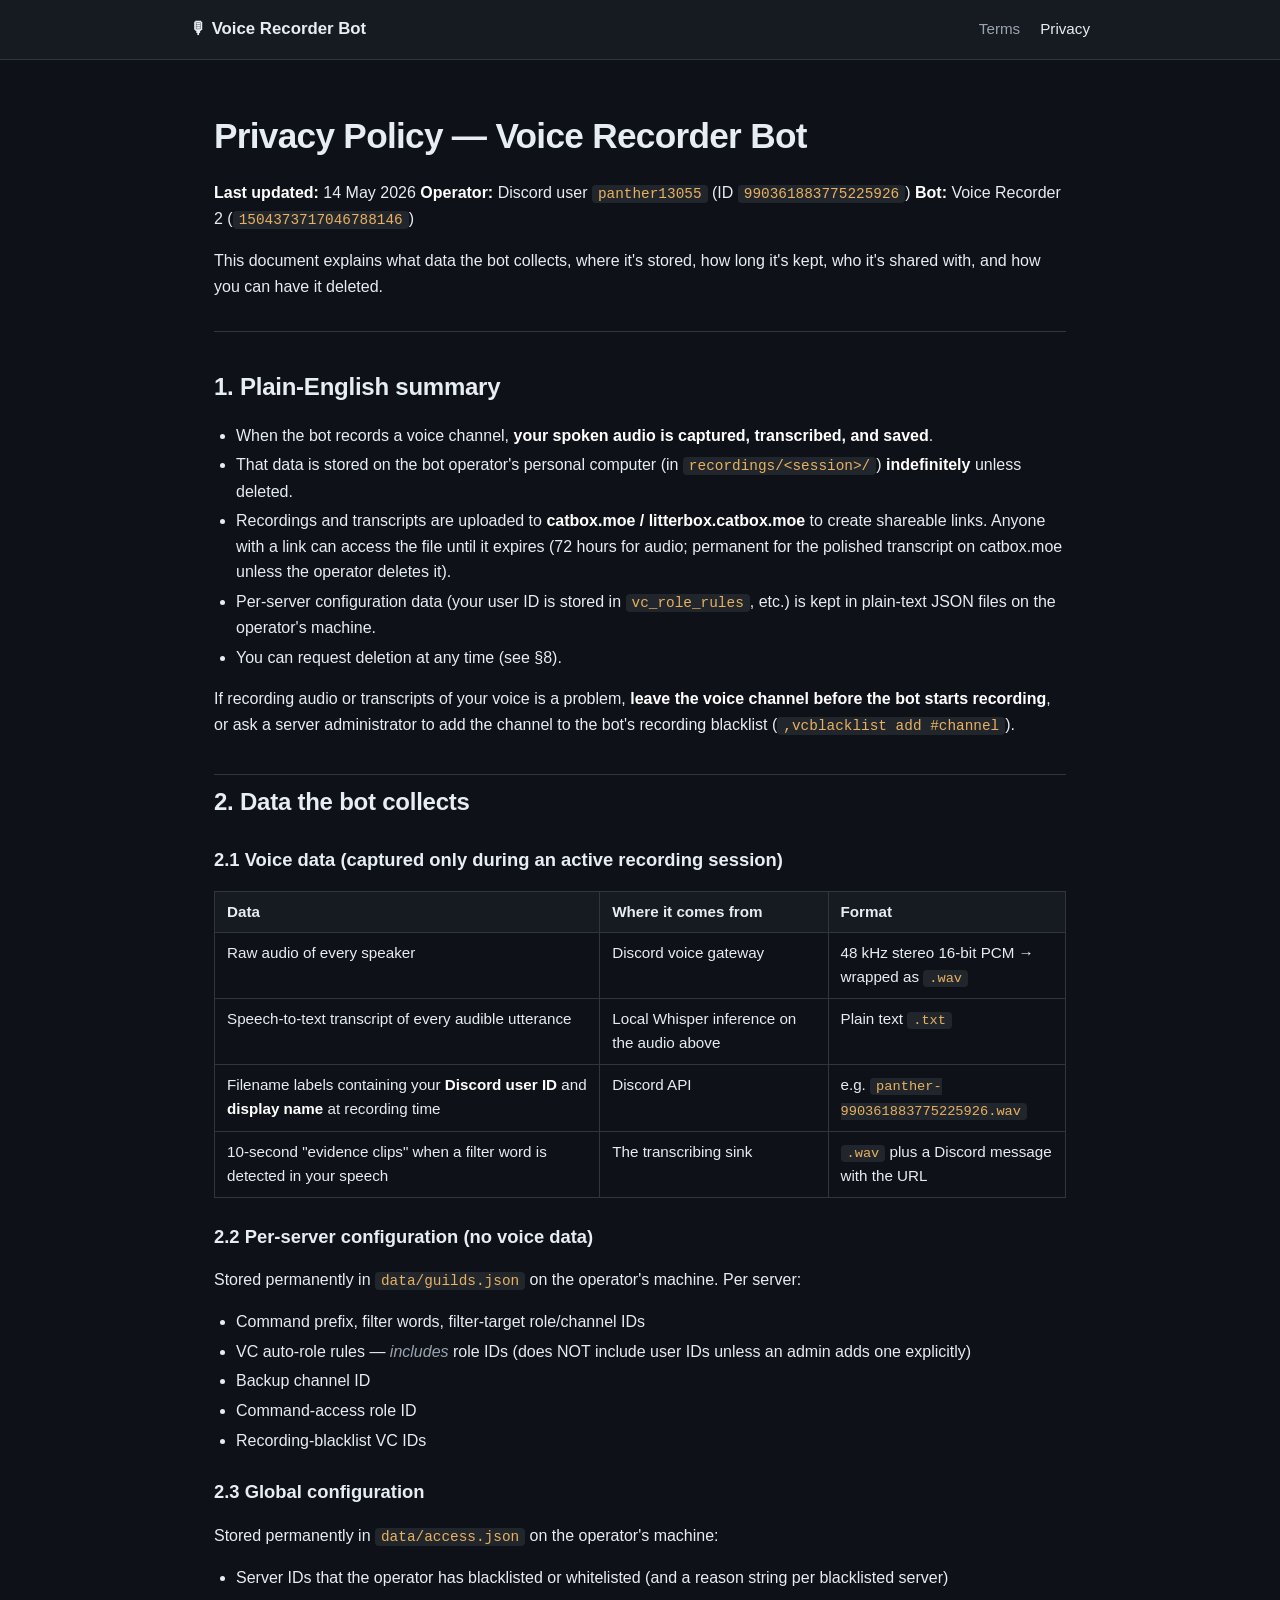
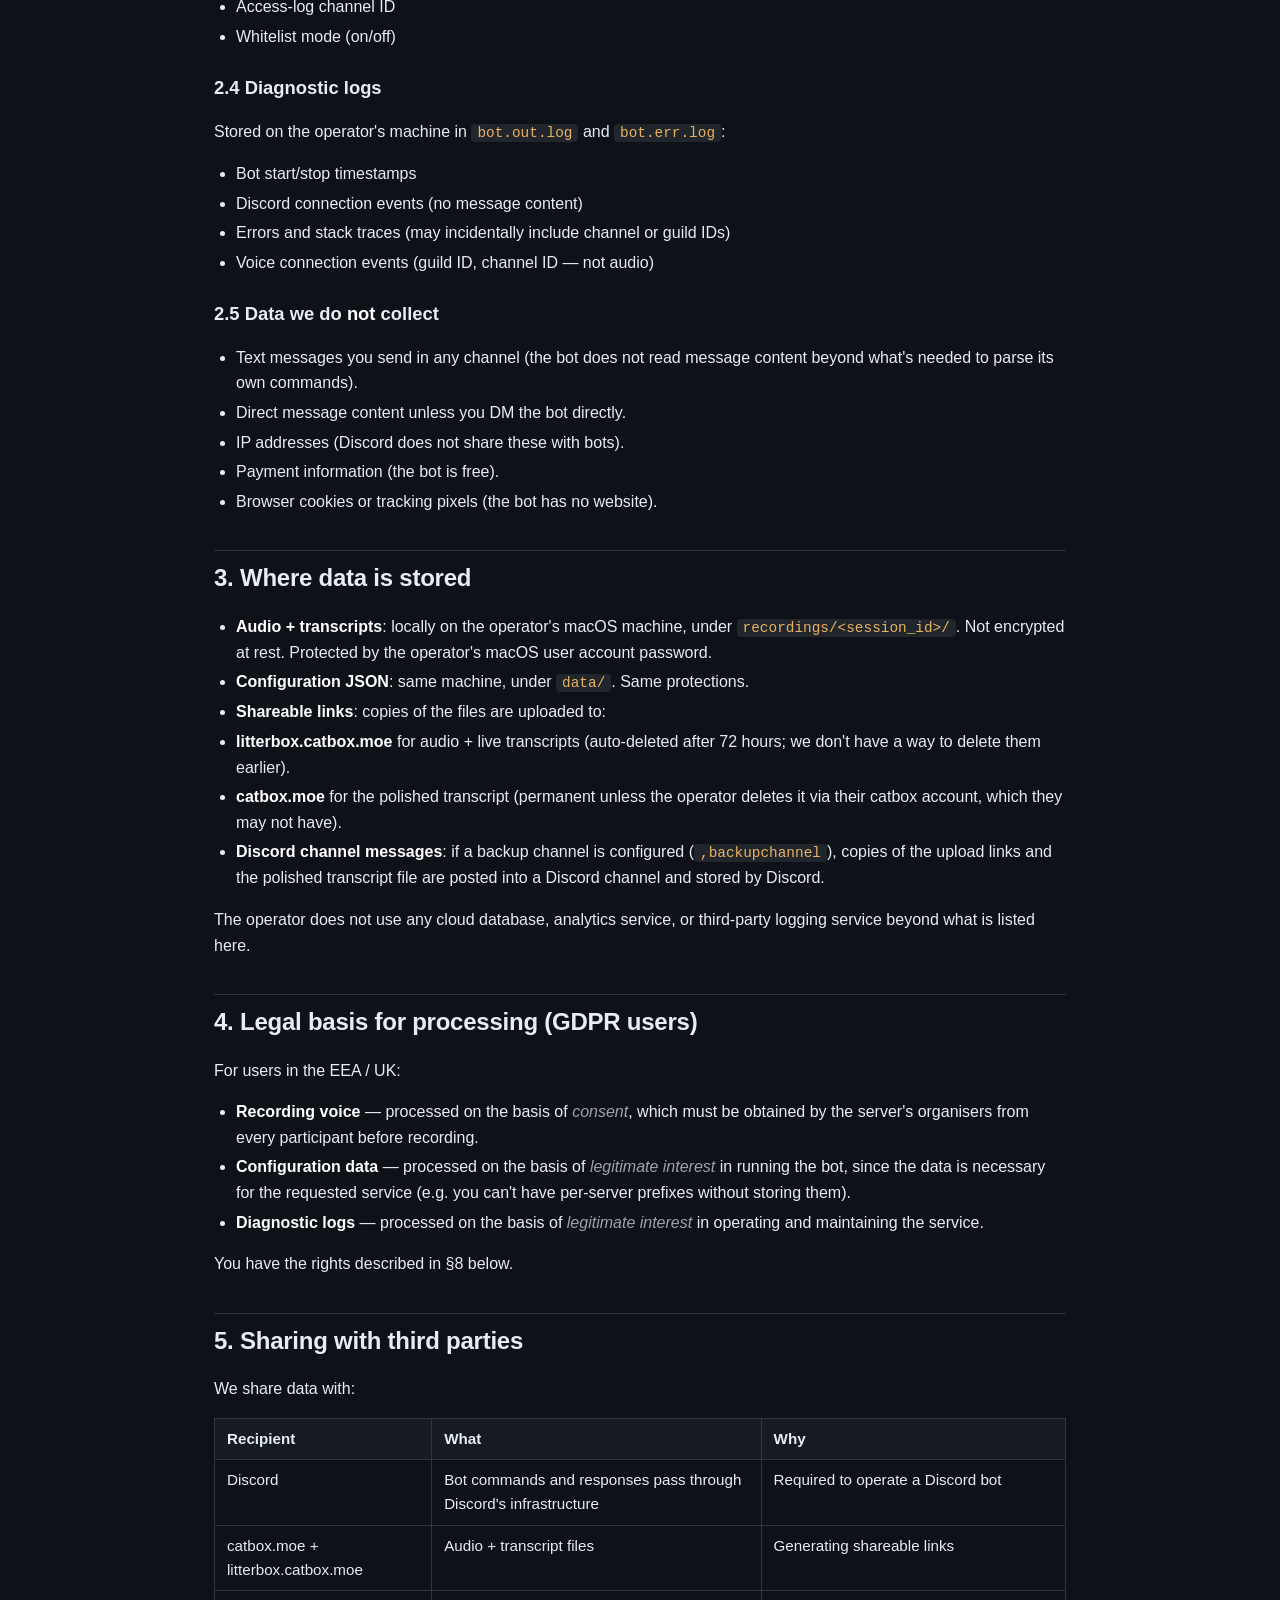
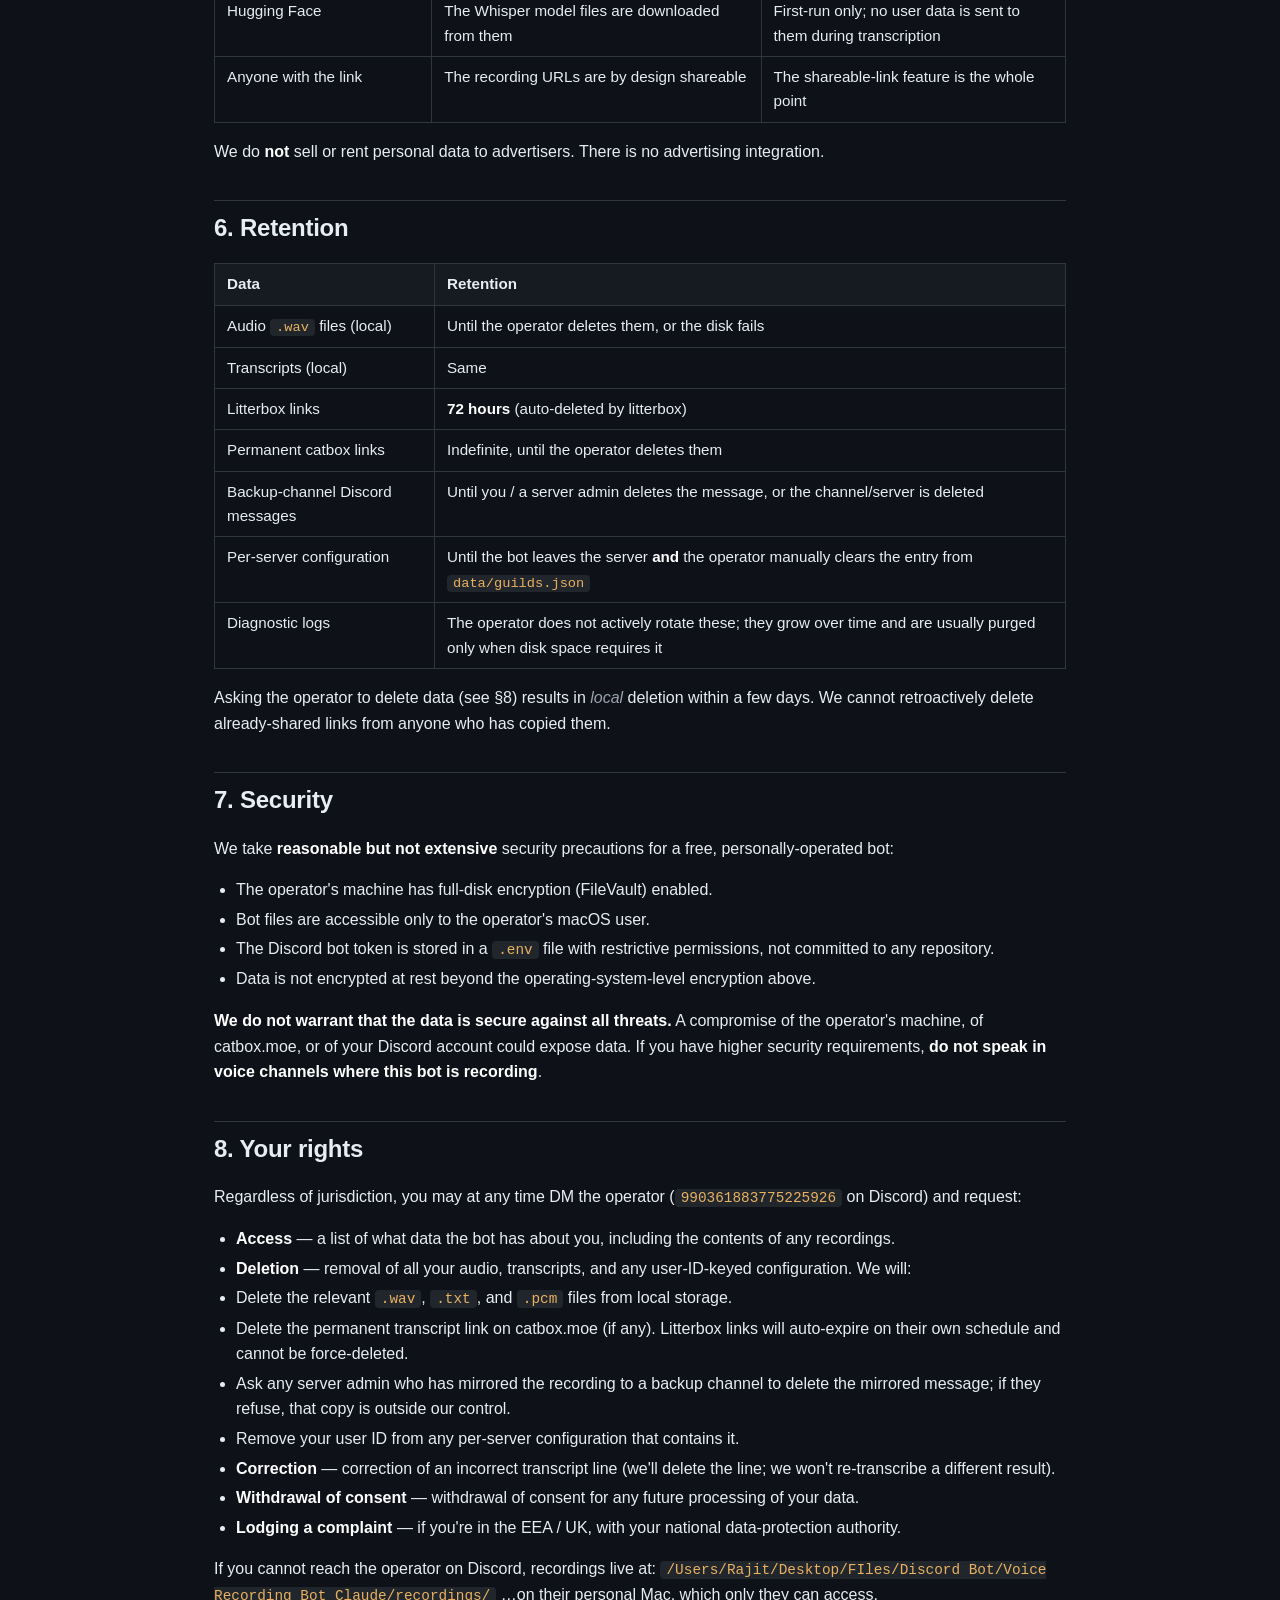
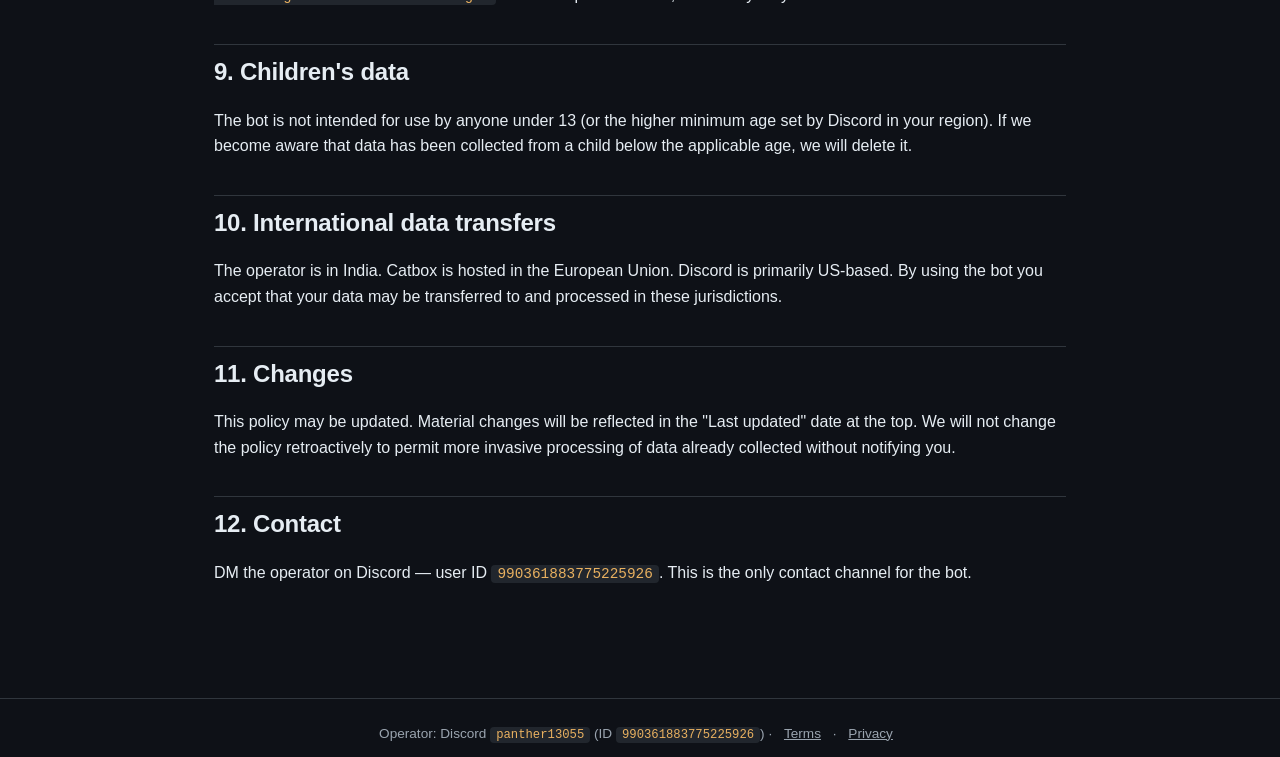
==== privacy.html @ 3dd1e453 "Initial commit: Voice Recorder Bot legal docs site" ====
<!doctype html>
<html lang="en">
<head>
<meta charset="utf-8">
<meta name="viewport" content="width=device-width, initial-scale=1">
<title>Privacy Policy — Voice Recorder Bot</title>
<meta name="description" content="Privacy Policy for the Voice Recorder Bot.">
<link rel="stylesheet" href="style.css">
</head>
<body>
<header>
  <div class="inner">
    <a class="logo" href="index.html">🎙 Voice Recorder Bot</a>
    <nav>
      <a href="terms.html">Terms</a>
      <a href="privacy.html" class="active">Privacy</a>
    </nav>
  </div>
</header>
<main>
<h1 id="privacy-policy-voice-recorder-bot">Privacy Policy — Voice Recorder Bot</h1>
<p><strong>Last updated:</strong> 14 May 2026
<strong>Operator:</strong> Discord user <code>panther13055</code> (ID <code>990361883775225926</code>)
<strong>Bot:</strong> Voice Recorder 2 (<code>1504373717046788146</code>)</p>
<p>This document explains what data the bot collects, where it's stored, how long it's kept, who it's shared with, and how you can have it deleted.</p>
<hr>
<h2 id="1-plain-english-summary">1. Plain-English summary</h2>
<ul>
<li>When the bot records a voice channel, <strong>your spoken audio is captured, transcribed, and saved</strong>.</li>
<li>That data is stored on the bot operator's personal computer (in <code>recordings/&lt;session&gt;/</code>) <strong>indefinitely</strong> unless deleted.</li>
<li>Recordings and transcripts are uploaded to <strong>catbox.moe / litterbox.catbox.moe</strong> to create shareable links. Anyone with a link can access the file until it expires (72 hours for audio; permanent for the polished transcript on catbox.moe unless the operator deletes it).</li>
<li>Per-server configuration data (your user ID is stored in <code>vc_role_rules</code>, etc.) is kept in plain-text JSON files on the operator's machine.</li>
<li>You can request deletion at any time (see §8).</li>
</ul>
<p>If recording audio or transcripts of your voice is a problem, <strong>leave the voice channel before the bot starts recording</strong>, or ask a server administrator to add the channel to the bot's recording blacklist (<code>,vcblacklist add #channel</code>).</p>
<h2 id="2-data-the-bot-collects">2. Data the bot collects</h2>
<h3 id="21-voice-data-captured-only-during-an-active-recording-session">2.1 Voice data (captured only during an active recording session)</h3>
<table>
<thead>
<tr>
<th>Data</th>
<th>Where it comes from</th>
<th>Format</th>
</tr>
</thead>
<tbody>
<tr>
<td>Raw audio of every speaker</td>
<td>Discord voice gateway</td>
<td>48 kHz stereo 16-bit PCM → wrapped as <code>.wav</code></td>
</tr>
<tr>
<td>Speech-to-text transcript of every audible utterance</td>
<td>Local Whisper inference on the audio above</td>
<td>Plain text <code>.txt</code></td>
</tr>
<tr>
<td>Filename labels containing your <strong>Discord user ID</strong> and <strong>display name</strong> at recording time</td>
<td>Discord API</td>
<td>e.g. <code>panther-990361883775225926.wav</code></td>
</tr>
<tr>
<td>10-second "evidence clips" when a filter word is detected in your speech</td>
<td>The transcribing sink</td>
<td><code>.wav</code> plus a Discord message with the URL</td>
</tr>
</tbody>
</table>
<h3 id="22-per-server-configuration-no-voice-data">2.2 Per-server configuration (no voice data)</h3>
<p>Stored permanently in <code>data/guilds.json</code> on the operator's machine. Per server:</p>
<ul>
<li>Command prefix, filter words, filter-target role/channel IDs</li>
<li>VC auto-role rules — <em>includes</em> role IDs (does NOT include user IDs unless an admin adds one explicitly)</li>
<li>Backup channel ID</li>
<li>Command-access role ID</li>
<li>Recording-blacklist VC IDs</li>
</ul>
<h3 id="23-global-configuration">2.3 Global configuration</h3>
<p>Stored permanently in <code>data/access.json</code> on the operator's machine:</p>
<ul>
<li>Server IDs that the operator has blacklisted or whitelisted (and a reason string per blacklisted server)</li>
<li>Access-log channel ID</li>
<li>Whitelist mode (on/off)</li>
</ul>
<h3 id="24-diagnostic-logs">2.4 Diagnostic logs</h3>
<p>Stored on the operator's machine in <code>bot.out.log</code> and <code>bot.err.log</code>:</p>
<ul>
<li>Bot start/stop timestamps</li>
<li>Discord connection events (no message content)</li>
<li>Errors and stack traces (may incidentally include channel or guild IDs)</li>
<li>Voice connection events (guild ID, channel ID — not audio)</li>
</ul>
<h3 id="25-data-we-do-not-collect">2.5 Data we do <strong>not</strong> collect</h3>
<ul>
<li>Text messages you send in any channel (the bot does not read message content beyond what's needed to parse its own commands).</li>
<li>Direct message content unless you DM the bot directly.</li>
<li>IP addresses (Discord does not share these with bots).</li>
<li>Payment information (the bot is free).</li>
<li>Browser cookies or tracking pixels (the bot has no website).</li>
</ul>
<h2 id="3-where-data-is-stored">3. Where data is stored</h2>
<ul>
<li><strong>Audio + transcripts</strong>: locally on the operator's macOS machine, under <code>recordings/&lt;session_id&gt;/</code>. Not encrypted at rest. Protected by the operator's macOS user account password.</li>
<li><strong>Configuration JSON</strong>: same machine, under <code>data/</code>. Same protections.</li>
<li><strong>Shareable links</strong>: copies of the files are uploaded to:</li>
<li><strong>litterbox.catbox.moe</strong> for audio + live transcripts (auto-deleted after 72 hours; we don't have a way to delete them earlier).</li>
<li><strong>catbox.moe</strong> for the polished transcript (permanent unless the operator deletes it via their catbox account, which they may not have).</li>
<li><strong>Discord channel messages</strong>: if a backup channel is configured (<code>,backupchannel</code>), copies of the upload links and the polished transcript file are posted into a Discord channel and stored by Discord.</li>
</ul>
<p>The operator does not use any cloud database, analytics service, or third-party logging service beyond what is listed here.</p>
<h2 id="4-legal-basis-for-processing-gdpr-users">4. Legal basis for processing (GDPR users)</h2>
<p>For users in the EEA / UK:</p>
<ul>
<li><strong>Recording voice</strong> — processed on the basis of <em>consent</em>, which must be obtained by the server's organisers from every participant before recording.</li>
<li><strong>Configuration data</strong> — processed on the basis of <em>legitimate interest</em> in running the bot, since the data is necessary for the requested service (e.g. you can't have per-server prefixes without storing them).</li>
<li><strong>Diagnostic logs</strong> — processed on the basis of <em>legitimate interest</em> in operating and maintaining the service.</li>
</ul>
<p>You have the rights described in §8 below.</p>
<h2 id="5-sharing-with-third-parties">5. Sharing with third parties</h2>
<p>We share data with:</p>
<table>
<thead>
<tr>
<th>Recipient</th>
<th>What</th>
<th>Why</th>
</tr>
</thead>
<tbody>
<tr>
<td>Discord</td>
<td>Bot commands and responses pass through Discord's infrastructure</td>
<td>Required to operate a Discord bot</td>
</tr>
<tr>
<td>catbox.moe + litterbox.catbox.moe</td>
<td>Audio + transcript files</td>
<td>Generating shareable links</td>
</tr>
<tr>
<td>Hugging Face</td>
<td>The Whisper model files are downloaded from them</td>
<td>First-run only; no user data is sent to them during transcription</td>
</tr>
<tr>
<td>Anyone with the link</td>
<td>The recording URLs are by design shareable</td>
<td>The shareable-link feature is the whole point</td>
</tr>
</tbody>
</table>
<p>We do <strong>not</strong> sell or rent personal data to advertisers. There is no advertising integration.</p>
<h2 id="6-retention">6. Retention</h2>
<table>
<thead>
<tr>
<th>Data</th>
<th>Retention</th>
</tr>
</thead>
<tbody>
<tr>
<td>Audio <code>.wav</code> files (local)</td>
<td>Until the operator deletes them, or the disk fails</td>
</tr>
<tr>
<td>Transcripts (local)</td>
<td>Same</td>
</tr>
<tr>
<td>Litterbox links</td>
<td><strong>72 hours</strong> (auto-deleted by litterbox)</td>
</tr>
<tr>
<td>Permanent catbox links</td>
<td>Indefinite, until the operator deletes them</td>
</tr>
<tr>
<td>Backup-channel Discord messages</td>
<td>Until you / a server admin deletes the message, or the channel/server is deleted</td>
</tr>
<tr>
<td>Per-server configuration</td>
<td>Until the bot leaves the server <strong>and</strong> the operator manually clears the entry from <code>data/guilds.json</code></td>
</tr>
<tr>
<td>Diagnostic logs</td>
<td>The operator does not actively rotate these; they grow over time and are usually purged only when disk space requires it</td>
</tr>
</tbody>
</table>
<p>Asking the operator to delete data (see §8) results in <em>local</em> deletion within a few days. We cannot retroactively delete already-shared links from anyone who has copied them.</p>
<h2 id="7-security">7. Security</h2>
<p>We take <strong>reasonable but not extensive</strong> security precautions for a free, personally-operated bot:</p>
<ul>
<li>The operator's machine has full-disk encryption (FileVault) enabled.</li>
<li>Bot files are accessible only to the operator's macOS user.</li>
<li>The Discord bot token is stored in a <code>.env</code> file with restrictive permissions, not committed to any repository.</li>
<li>Data is not encrypted at rest beyond the operating-system-level encryption above.</li>
</ul>
<p><strong>We do not warrant that the data is secure against all threats.</strong> A compromise of the operator's machine, of catbox.moe, or of your Discord account could expose data. If you have higher security requirements, <strong>do not speak in voice channels where this bot is recording</strong>.</p>
<h2 id="8-your-rights">8. Your rights</h2>
<p>Regardless of jurisdiction, you may at any time DM the operator (<code>990361883775225926</code> on Discord) and request:</p>
<ul>
<li><strong>Access</strong> — a list of what data the bot has about you, including the contents of any recordings.</li>
<li><strong>Deletion</strong> — removal of all your audio, transcripts, and any user-ID-keyed configuration. We will:</li>
<li>Delete the relevant <code>.wav</code>, <code>.txt</code>, and <code>.pcm</code> files from local storage.</li>
<li>Delete the permanent transcript link on catbox.moe (if any). Litterbox links will auto-expire on their own schedule and cannot be force-deleted.</li>
<li>Ask any server admin who has mirrored the recording to a backup channel to delete the mirrored message; if they refuse, that copy is outside our control.</li>
<li>Remove your user ID from any per-server configuration that contains it.</li>
<li><strong>Correction</strong> — correction of an incorrect transcript line (we'll delete the line; we won't re-transcribe a different result).</li>
<li><strong>Withdrawal of consent</strong> — withdrawal of consent for any future processing of your data.</li>
<li><strong>Lodging a complaint</strong> — if you're in the EEA / UK, with your national data-protection authority.</li>
</ul>
<p>If you cannot reach the operator on Discord, recordings live at:
<code>/Users/Rajit/Desktop/FIles/Discord Bot/Voice Recording Bot Claude/recordings/</code>
…on their personal Mac, which only they can access.</p>
<h2 id="9-childrens-data">9. Children's data</h2>
<p>The bot is not intended for use by anyone under 13 (or the higher minimum age set by Discord in your region). If we become aware that data has been collected from a child below the applicable age, we will delete it.</p>
<h2 id="10-international-data-transfers">10. International data transfers</h2>
<p>The operator is in India. Catbox is hosted in the European Union. Discord is primarily US-based. By using the bot you accept that your data may be transferred to and processed in these jurisdictions.</p>
<h2 id="11-changes">11. Changes</h2>
<p>This policy may be updated. Material changes will be reflected in the "Last updated" date at the top. We will not change the policy retroactively to permit more invasive processing of data already collected without notifying you.</p>
<h2 id="12-contact">12. Contact</h2>
<p>DM the operator on Discord — user ID <code>990361883775225926</code>. This is the only contact channel for the bot.</p>
</main>
<footer>
  Operator: Discord <code>panther13055</code> (ID <code>990361883775225926</code>) ·
  <a href="terms.html">Terms</a> ·
  <a href="privacy.html">Privacy</a>
</footer>
</body>
</html>
---- style.css ----
:root {
    --bg: #0e1117;
    --surface: #161b22;
    --surface-2: #21262d;
    --text: #e6edf3;
    --text-dim: #9aa4af;
    --accent: #5865f2;
    --accent-hover: #4752c4;
    --border: #30363d;
    --warn: #f0b232;
    --danger: #f85149;
    --good: #3fb950;
}

* {
    box-sizing: border-box;
}

html {
    scroll-behavior: smooth;
}

body {
    margin: 0;
    background: var(--bg);
    color: var(--text);
    font-family: -apple-system, BlinkMacSystemFont, "Segoe UI", "SF Pro Text",
        "Helvetica Neue", Arial, sans-serif;
    line-height: 1.6;
    font-size: 16px;
    -webkit-font-smoothing: antialiased;
}

header {
    background: var(--surface);
    border-bottom: 1px solid var(--border);
    padding: 16px 24px;
    position: sticky;
    top: 0;
    z-index: 10;
    backdrop-filter: blur(8px);
}

header .inner {
    max-width: 900px;
    margin: 0 auto;
    display: flex;
    align-items: center;
    gap: 16px;
}

header .logo {
    font-weight: 700;
    color: var(--text);
    text-decoration: none;
    font-size: 1.05rem;
    display: flex;
    align-items: center;
    gap: 8px;
}

header nav {
    margin-left: auto;
    display: flex;
    gap: 20px;
}

header nav a {
    color: var(--text-dim);
    text-decoration: none;
    font-size: 0.95rem;
    transition: color 0.15s;
}

header nav a:hover,
header nav a.active {
    color: var(--text);
}

main {
    max-width: 900px;
    margin: 0 auto;
    padding: 48px 24px 96px;
}

main h1 {
    font-size: 2.2rem;
    margin: 0 0 8px;
    letter-spacing: -0.02em;
}

main h2 {
    font-size: 1.5rem;
    margin: 36px 0 12px;
    letter-spacing: -0.01em;
    padding-top: 8px;
    border-top: 1px solid var(--border);
}

main h2:first-of-type {
    border-top: none;
    padding-top: 0;
}

main h3 {
    font-size: 1.15rem;
    margin: 24px 0 8px;
}

main p,
main li {
    color: var(--text);
}

main strong {
    color: #ffffff;
}

main em {
    color: var(--text-dim);
}

main a {
    color: var(--accent);
    text-decoration: none;
}

main a:hover {
    text-decoration: underline;
}

code,
kbd {
    font-family: "SF Mono", "Menlo", Consolas, monospace;
    background: var(--surface-2);
    padding: 1px 6px;
    border-radius: 4px;
    font-size: 0.9em;
    color: #e9b160;
}

pre {
    background: var(--surface);
    border: 1px solid var(--border);
    padding: 14px 16px;
    border-radius: 8px;
    overflow-x: auto;
    line-height: 1.45;
}

pre code {
    background: none;
    padding: 0;
    color: var(--text);
}

ul,
ol {
    padding-left: 22px;
}

li {
    margin-bottom: 4px;
}

table {
    border-collapse: collapse;
    width: 100%;
    margin: 16px 0;
    font-size: 0.95em;
}

th,
td {
    border: 1px solid var(--border);
    padding: 8px 12px;
    text-align: left;
    vertical-align: top;
}

th {
    background: var(--surface);
    font-weight: 600;
}

td code {
    word-break: break-word;
}

hr {
    border: 0;
    border-top: 1px solid var(--border);
    margin: 32px 0;
}

.last-updated {
    color: var(--text-dim);
    font-size: 0.9rem;
    margin-bottom: 28px;
}

.callout {
    background: var(--surface);
    border-left: 4px solid var(--warn);
    padding: 16px 20px;
    border-radius: 6px;
    margin: 24px 0;
}

.callout.warning {
    border-left-color: var(--danger);
}

.callout.good {
    border-left-color: var(--good);
}

footer {
    border-top: 1px solid var(--border);
    padding: 24px;
    text-align: center;
    color: var(--text-dim);
    font-size: 0.85rem;
}

footer a {
    color: var(--text-dim);
    margin: 0 8px;
}

/* Landing-page specific */
.hero {
    padding: 72px 0 56px;
    text-align: center;
}

.hero h1 {
    font-size: 2.8rem;
    margin-bottom: 12px;
}

.hero .tagline {
    color: var(--text-dim);
    font-size: 1.15rem;
    max-width: 600px;
    margin: 0 auto 40px;
}

.card-grid {
    display: grid;
    gap: 20px;
    grid-template-columns: 1fr 1fr;
    margin-top: 24px;
}

@media (max-width: 700px) {
    .card-grid {
        grid-template-columns: 1fr;
    }
    .hero h1 {
        font-size: 2rem;
    }
}

.card {
    background: var(--surface);
    border: 1px solid var(--border);
    border-radius: 10px;
    padding: 24px;
    text-decoration: none;
    color: var(--text);
    transition: border-color 0.15s, transform 0.15s;
    display: block;
}

.card:hover {
    border-color: var(--accent);
    transform: translateY(-2px);
}

.card h2 {
    margin: 0 0 8px;
    font-size: 1.3rem;
    border: 0;
    padding: 0;
}

.card p {
    color: var(--text-dim);
    margin: 0;
}

.feature-list {
    background: var(--surface);
    border: 1px solid var(--border);
    border-radius: 10px;
    padding: 24px 28px;
    margin-top: 32px;
}

.feature-list h3 {
    margin-top: 0;
}
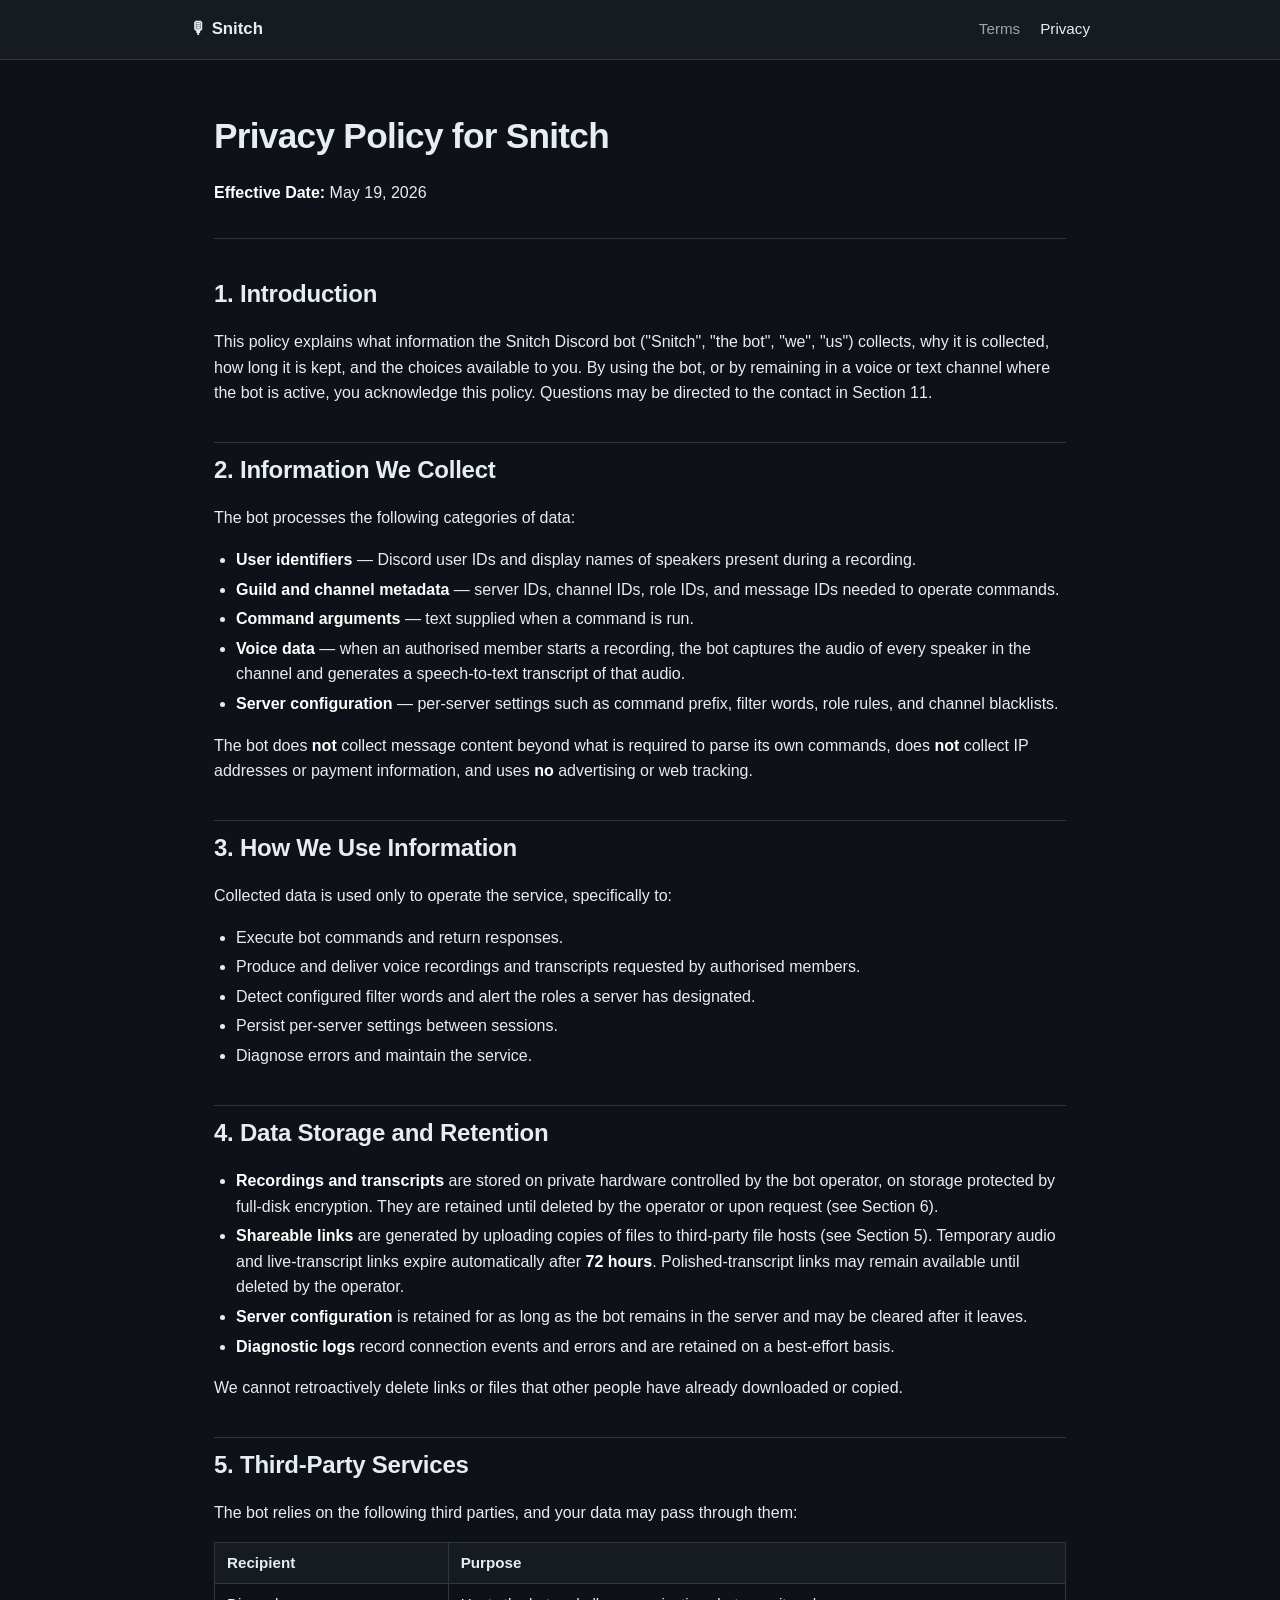
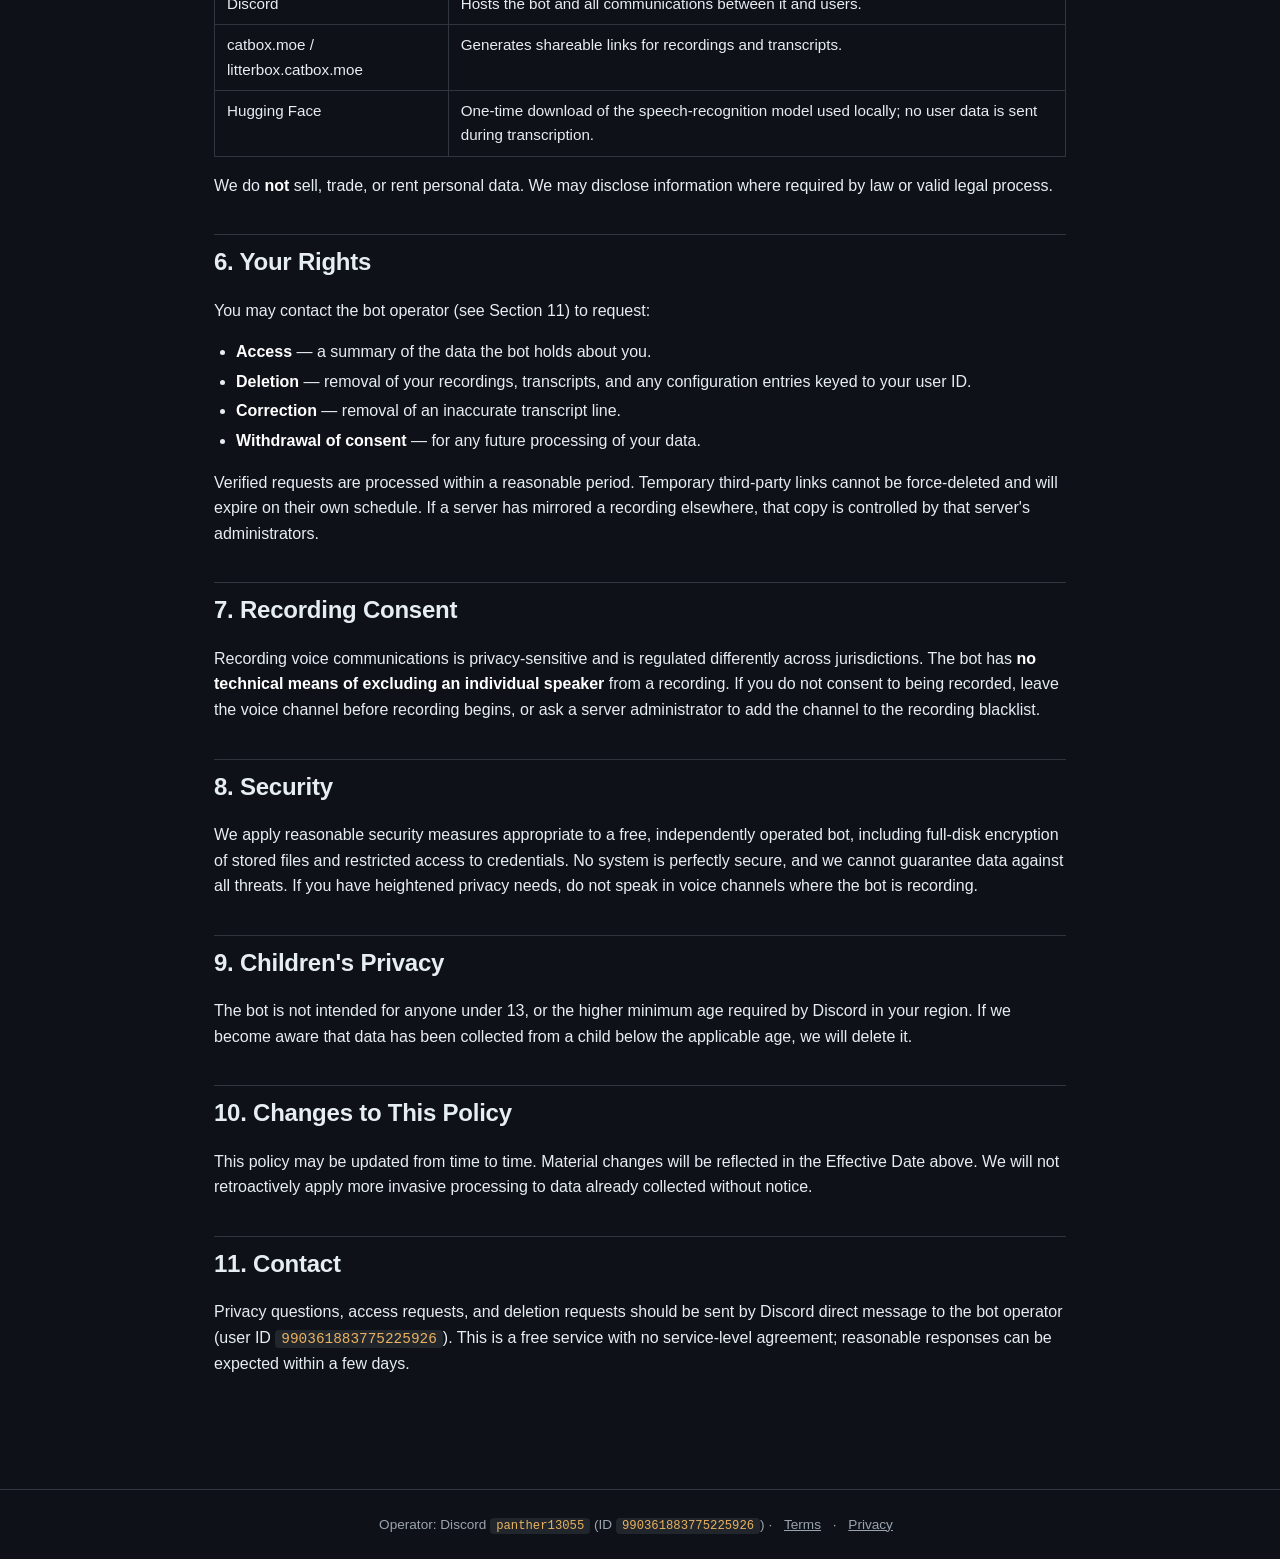
==== commit 004a80e3: "Rewrite Terms and Privacy; finish Snitch rebrand Restructure both policies in a cleaner, professiona" ====
--- a/privacy.html
+++ b/privacy.html
@@ -3,14 +3,14 @@
 <head>
 <meta charset="utf-8">
 <meta name="viewport" content="width=device-width, initial-scale=1">
-<title>Privacy Policy — Voice Recorder Bot</title>
-<meta name="description" content="Privacy Policy for the Voice Recorder Bot.">
+<title>Privacy Policy — Snitch</title>
+<meta name="description" content="Privacy Policy for Snitch.">
 <link rel="stylesheet" href="style.css">
 </head>
 <body>
 <header>
   <div class="inner">
-    <a class="logo" href="index.html">🎙 Voice Recorder Bot</a>
+    <a class="logo" href="index.html">🎙 Snitch</a>
     <nav>
       <a href="terms.html">Terms</a>
       <a href="privacy.html" class="active">Privacy</a>
@@ -18,211 +18,82 @@
   </div>
 </header>
 <main>
-<h1 id="privacy-policy-voice-recorder-bot">Privacy Policy — Voice Recorder Bot</h1>
-<p><strong>Last updated:</strong> 14 May 2026
-<strong>Operator:</strong> Discord user <code>panther13055</code> (ID <code>990361883775225926</code>)
-<strong>Bot:</strong> Voice Recorder 2 (<code>1504373717046788146</code>)</p>
-<p>This document explains what data the bot collects, where it's stored, how long it's kept, who it's shared with, and how you can have it deleted.</p>
+<h1 id="privacy-policy-snitch">Privacy Policy for Snitch</h1>
+<p><strong>Effective Date:</strong> May 19, 2026</p>
 <hr>
-<h2 id="1-plain-english-summary">1. Plain-English summary</h2>
+<h2 id="1-introduction">1. Introduction</h2>
+<p>This policy explains what information the Snitch Discord bot ("Snitch", "the bot", "we", "us") collects, why it is collected, how long it is kept, and the choices available to you. By using the bot, or by remaining in a voice or text channel where the bot is active, you acknowledge this policy. Questions may be directed to the contact in Section 11.</p>
+<h2 id="2-information-we-collect">2. Information We Collect</h2>
+<p>The bot processes the following categories of data:</p>
 <ul>
-<li>When the bot records a voice channel, <strong>your spoken audio is captured, transcribed, and saved</strong>.</li>
-<li>That data is stored on the bot operator's personal computer (in <code>recordings/&lt;session&gt;/</code>) <strong>indefinitely</strong> unless deleted.</li>
-<li>Recordings and transcripts are uploaded to <strong>catbox.moe / litterbox.catbox.moe</strong> to create shareable links. Anyone with a link can access the file until it expires (72 hours for audio; permanent for the polished transcript on catbox.moe unless the operator deletes it).</li>
-<li>Per-server configuration data (your user ID is stored in <code>vc_role_rules</code>, etc.) is kept in plain-text JSON files on the operator's machine.</li>
-<li>You can request deletion at any time (see §8).</li>
+<li><strong>User identifiers</strong> — Discord user IDs and display names of speakers present during a recording.</li>
+<li><strong>Guild and channel metadata</strong> — server IDs, channel IDs, role IDs, and message IDs needed to operate commands.</li>
+<li><strong>Command arguments</strong> — text supplied when a command is run.</li>
+<li><strong>Voice data</strong> — when an authorised member starts a recording, the bot captures the audio of every speaker in the channel and generates a speech-to-text transcript of that audio.</li>
+<li><strong>Server configuration</strong> — per-server settings such as command prefix, filter words, role rules, and channel blacklists.</li>
 </ul>
-<p>If recording audio or transcripts of your voice is a problem, <strong>leave the voice channel before the bot starts recording</strong>, or ask a server administrator to add the channel to the bot's recording blacklist (<code>,vcblacklist add #channel</code>).</p>
-<h2 id="2-data-the-bot-collects">2. Data the bot collects</h2>
-<h3 id="21-voice-data-captured-only-during-an-active-recording-session">2.1 Voice data (captured only during an active recording session)</h3>
-<table>
-<thead>
-<tr>
-<th>Data</th>
-<th>Where it comes from</th>
-<th>Format</th>
-</tr>
-</thead>
-<tbody>
-<tr>
-<td>Raw audio of every speaker</td>
-<td>Discord voice gateway</td>
-<td>48 kHz stereo 16-bit PCM → wrapped as <code>.wav</code></td>
-</tr>
-<tr>
-<td>Speech-to-text transcript of every audible utterance</td>
-<td>Local Whisper inference on the audio above</td>
-<td>Plain text <code>.txt</code></td>
-</tr>
-<tr>
-<td>Filename labels containing your <strong>Discord user ID</strong> and <strong>display name</strong> at recording time</td>
-<td>Discord API</td>
-<td>e.g. <code>panther-990361883775225926.wav</code></td>
-</tr>
-<tr>
-<td>10-second "evidence clips" when a filter word is detected in your speech</td>
-<td>The transcribing sink</td>
-<td><code>.wav</code> plus a Discord message with the URL</td>
-</tr>
-</tbody>
-</table>
-<h3 id="22-per-server-configuration-no-voice-data">2.2 Per-server configuration (no voice data)</h3>
-<p>Stored permanently in <code>data/guilds.json</code> on the operator's machine. Per server:</p>
+<p>The bot does <strong>not</strong> collect message content beyond what is required to parse its own commands, does <strong>not</strong> collect IP addresses or payment information, and uses <strong>no</strong> advertising or web tracking.</p>
+<h2 id="3-how-we-use-information">3. How We Use Information</h2>
+<p>Collected data is used only to operate the service, specifically to:</p>
 <ul>
-<li>Command prefix, filter words, filter-target role/channel IDs</li>
-<li>VC auto-role rules — <em>includes</em> role IDs (does NOT include user IDs unless an admin adds one explicitly)</li>
-<li>Backup channel ID</li>
-<li>Command-access role ID</li>
-<li>Recording-blacklist VC IDs</li>
+<li>Execute bot commands and return responses.</li>
+<li>Produce and deliver voice recordings and transcripts requested by authorised members.</li>
+<li>Detect configured filter words and alert the roles a server has designated.</li>
+<li>Persist per-server settings between sessions.</li>
+<li>Diagnose errors and maintain the service.</li>
 </ul>
-<h3 id="23-global-configuration">2.3 Global configuration</h3>
-<p>Stored permanently in <code>data/access.json</code> on the operator's machine:</p>
+<h2 id="4-data-storage-and-retention">4. Data Storage and Retention</h2>
 <ul>
-<li>Server IDs that the operator has blacklisted or whitelisted (and a reason string per blacklisted server)</li>
-<li>Access-log channel ID</li>
-<li>Whitelist mode (on/off)</li>
+<li><strong>Recordings and transcripts</strong> are stored on private hardware controlled by the bot operator, on storage protected by full-disk encryption. They are retained until deleted by the operator or upon request (see Section 6).</li>
+<li><strong>Shareable links</strong> are generated by uploading copies of files to third-party file hosts (see Section 5). Temporary audio and live-transcript links expire automatically after <strong>72 hours</strong>. Polished-transcript links may remain available until deleted by the operator.</li>
+<li><strong>Server configuration</strong> is retained for as long as the bot remains in the server and may be cleared after it leaves.</li>
+<li><strong>Diagnostic logs</strong> record connection events and errors and are retained on a best-effort basis.</li>
 </ul>
-<h3 id="24-diagnostic-logs">2.4 Diagnostic logs</h3>
-<p>Stored on the operator's machine in <code>bot.out.log</code> and <code>bot.err.log</code>:</p>
-<ul>
-<li>Bot start/stop timestamps</li>
-<li>Discord connection events (no message content)</li>
-<li>Errors and stack traces (may incidentally include channel or guild IDs)</li>
-<li>Voice connection events (guild ID, channel ID — not audio)</li>
-</ul>
-<h3 id="25-data-we-do-not-collect">2.5 Data we do <strong>not</strong> collect</h3>
-<ul>
-<li>Text messages you send in any channel (the bot does not read message content beyond what's needed to parse its own commands).</li>
-<li>Direct message content unless you DM the bot directly.</li>
-<li>IP addresses (Discord does not share these with bots).</li>
-<li>Payment information (the bot is free).</li>
-<li>Browser cookies or tracking pixels (the bot has no website).</li>
-</ul>
-<h2 id="3-where-data-is-stored">3. Where data is stored</h2>
-<ul>
-<li><strong>Audio + transcripts</strong>: locally on the operator's macOS machine, under <code>recordings/&lt;session_id&gt;/</code>. Not encrypted at rest. Protected by the operator's macOS user account password.</li>
-<li><strong>Configuration JSON</strong>: same machine, under <code>data/</code>. Same protections.</li>
-<li><strong>Shareable links</strong>: copies of the files are uploaded to:</li>
-<li><strong>litterbox.catbox.moe</strong> for audio + live transcripts (auto-deleted after 72 hours; we don't have a way to delete them earlier).</li>
-<li><strong>catbox.moe</strong> for the polished transcript (permanent unless the operator deletes it via their catbox account, which they may not have).</li>
-<li><strong>Discord channel messages</strong>: if a backup channel is configured (<code>,backupchannel</code>), copies of the upload links and the polished transcript file are posted into a Discord channel and stored by Discord.</li>
-</ul>
-<p>The operator does not use any cloud database, analytics service, or third-party logging service beyond what is listed here.</p>
-<h2 id="4-legal-basis-for-processing-gdpr-users">4. Legal basis for processing (GDPR users)</h2>
-<p>For users in the EEA / UK:</p>
-<ul>
-<li><strong>Recording voice</strong> — processed on the basis of <em>consent</em>, which must be obtained by the server's organisers from every participant before recording.</li>
-<li><strong>Configuration data</strong> — processed on the basis of <em>legitimate interest</em> in running the bot, since the data is necessary for the requested service (e.g. you can't have per-server prefixes without storing them).</li>
-<li><strong>Diagnostic logs</strong> — processed on the basis of <em>legitimate interest</em> in operating and maintaining the service.</li>
-</ul>
-<p>You have the rights described in §8 below.</p>
-<h2 id="5-sharing-with-third-parties">5. Sharing with third parties</h2>
-<p>We share data with:</p>
+<p>We cannot retroactively delete links or files that other people have already downloaded or copied.</p>
+<h2 id="5-third-party-services">5. Third-Party Services</h2>
+<p>The bot relies on the following third parties, and your data may pass through them:</p>
 <table>
 <thead>
 <tr>
 <th>Recipient</th>
-<th>What</th>
-<th>Why</th>
+<th>Purpose</th>
 </tr>
 </thead>
 <tbody>
 <tr>
 <td>Discord</td>
-<td>Bot commands and responses pass through Discord's infrastructure</td>
-<td>Required to operate a Discord bot</td>
+<td>Hosts the bot and all communications between it and users.</td>
 </tr>
 <tr>
-<td>catbox.moe + litterbox.catbox.moe</td>
-<td>Audio + transcript files</td>
-<td>Generating shareable links</td>
+<td>catbox.moe / litterbox.catbox.moe</td>
+<td>Generates shareable links for recordings and transcripts.</td>
 </tr>
 <tr>
 <td>Hugging Face</td>
-<td>The Whisper model files are downloaded from them</td>
-<td>First-run only; no user data is sent to them during transcription</td>
-</tr>
-<tr>
-<td>Anyone with the link</td>
-<td>The recording URLs are by design shareable</td>
-<td>The shareable-link feature is the whole point</td>
+<td>One-time download of the speech-recognition model used locally; no user data is sent during transcription.</td>
 </tr>
 </tbody>
 </table>
-<p>We do <strong>not</strong> sell or rent personal data to advertisers. There is no advertising integration.</p>
-<h2 id="6-retention">6. Retention</h2>
-<table>
-<thead>
-<tr>
-<th>Data</th>
-<th>Retention</th>
-</tr>
-</thead>
-<tbody>
-<tr>
-<td>Audio <code>.wav</code> files (local)</td>
-<td>Until the operator deletes them, or the disk fails</td>
-</tr>
-<tr>
-<td>Transcripts (local)</td>
-<td>Same</td>
-</tr>
-<tr>
-<td>Litterbox links</td>
-<td><strong>72 hours</strong> (auto-deleted by litterbox)</td>
-</tr>
-<tr>
-<td>Permanent catbox links</td>
-<td>Indefinite, until the operator deletes them</td>
-</tr>
-<tr>
-<td>Backup-channel Discord messages</td>
-<td>Until you / a server admin deletes the message, or the channel/server is deleted</td>
-</tr>
-<tr>
-<td>Per-server configuration</td>
-<td>Until the bot leaves the server <strong>and</strong> the operator manually clears the entry from <code>data/guilds.json</code></td>
-</tr>
-<tr>
-<td>Diagnostic logs</td>
-<td>The operator does not actively rotate these; they grow over time and are usually purged only when disk space requires it</td>
-</tr>
-</tbody>
-</table>
-<p>Asking the operator to delete data (see §8) results in <em>local</em> deletion within a few days. We cannot retroactively delete already-shared links from anyone who has copied them.</p>
-<h2 id="7-security">7. Security</h2>
-<p>We take <strong>reasonable but not extensive</strong> security precautions for a free, personally-operated bot:</p>
+<p>We do <strong>not</strong> sell, trade, or rent personal data. We may disclose information where required by law or valid legal process.</p>
+<h2 id="6-your-rights">6. Your Rights</h2>
+<p>You may contact the bot operator (see Section 11) to request:</p>
 <ul>
-<li>The operator's machine has full-disk encryption (FileVault) enabled.</li>
-<li>Bot files are accessible only to the operator's macOS user.</li>
-<li>The Discord bot token is stored in a <code>.env</code> file with restrictive permissions, not committed to any repository.</li>
-<li>Data is not encrypted at rest beyond the operating-system-level encryption above.</li>
+<li><strong>Access</strong> — a summary of the data the bot holds about you.</li>
+<li><strong>Deletion</strong> — removal of your recordings, transcripts, and any configuration entries keyed to your user ID.</li>
+<li><strong>Correction</strong> — removal of an inaccurate transcript line.</li>
+<li><strong>Withdrawal of consent</strong> — for any future processing of your data.</li>
 </ul>
-<p><strong>We do not warrant that the data is secure against all threats.</strong> A compromise of the operator's machine, of catbox.moe, or of your Discord account could expose data. If you have higher security requirements, <strong>do not speak in voice channels where this bot is recording</strong>.</p>
-<h2 id="8-your-rights">8. Your rights</h2>
-<p>Regardless of jurisdiction, you may at any time DM the operator (<code>990361883775225926</code> on Discord) and request:</p>
-<ul>
-<li><strong>Access</strong> — a list of what data the bot has about you, including the contents of any recordings.</li>
-<li><strong>Deletion</strong> — removal of all your audio, transcripts, and any user-ID-keyed configuration. We will:</li>
-<li>Delete the relevant <code>.wav</code>, <code>.txt</code>, and <code>.pcm</code> files from local storage.</li>
-<li>Delete the permanent transcript link on catbox.moe (if any). Litterbox links will auto-expire on their own schedule and cannot be force-deleted.</li>
-<li>Ask any server admin who has mirrored the recording to a backup channel to delete the mirrored message; if they refuse, that copy is outside our control.</li>
-<li>Remove your user ID from any per-server configuration that contains it.</li>
-<li><strong>Correction</strong> — correction of an incorrect transcript line (we'll delete the line; we won't re-transcribe a different result).</li>
-<li><strong>Withdrawal of consent</strong> — withdrawal of consent for any future processing of your data.</li>
-<li><strong>Lodging a complaint</strong> — if you're in the EEA / UK, with your national data-protection authority.</li>
-</ul>
-<p>If you cannot reach the operator on Discord, recordings live at:
-<code>/Users/Rajit/Desktop/FIles/Discord Bot/Voice Recording Bot Claude/recordings/</code>
-…on their personal Mac, which only they can access.</p>
-<h2 id="9-childrens-data">9. Children's data</h2>
-<p>The bot is not intended for use by anyone under 13 (or the higher minimum age set by Discord in your region). If we become aware that data has been collected from a child below the applicable age, we will delete it.</p>
-<h2 id="10-international-data-transfers">10. International data transfers</h2>
-<p>The operator is in India. Catbox is hosted in the European Union. Discord is primarily US-based. By using the bot you accept that your data may be transferred to and processed in these jurisdictions.</p>
-<h2 id="11-changes">11. Changes</h2>
-<p>This policy may be updated. Material changes will be reflected in the "Last updated" date at the top. We will not change the policy retroactively to permit more invasive processing of data already collected without notifying you.</p>
-<h2 id="12-contact">12. Contact</h2>
-<p>DM the operator on Discord — user ID <code>990361883775225926</code>. This is the only contact channel for the bot.</p>
+<p>Verified requests are processed within a reasonable period. Temporary third-party links cannot be force-deleted and will expire on their own schedule. If a server has mirrored a recording elsewhere, that copy is controlled by that server's administrators.</p>
+<h2 id="7-recording-consent">7. Recording Consent</h2>
+<p>Recording voice communications is privacy-sensitive and is regulated differently across jurisdictions. The bot has <strong>no technical means of excluding an individual speaker</strong> from a recording. If you do not consent to being recorded, leave the voice channel before recording begins, or ask a server administrator to add the channel to the recording blacklist.</p>
+<h2 id="8-security">8. Security</h2>
+<p>We apply reasonable security measures appropriate to a free, independently operated bot, including full-disk encryption of stored files and restricted access to credentials. No system is perfectly secure, and we cannot guarantee data against all threats. If you have heightened privacy needs, do not speak in voice channels where the bot is recording.</p>
+<h2 id="9-childrens-privacy">9. Children's Privacy</h2>
+<p>The bot is not intended for anyone under 13, or the higher minimum age required by Discord in your region. If we become aware that data has been collected from a child below the applicable age, we will delete it.</p>
+<h2 id="10-changes-to-this-policy">10. Changes to This Policy</h2>
+<p>This policy may be updated from time to time. Material changes will be reflected in the Effective Date above. We will not retroactively apply more invasive processing to data already collected without notice.</p>
+<h2 id="11-contact">11. Contact</h2>
+<p>Privacy questions, access requests, and deletion requests should be sent by Discord direct message to the bot operator (user ID <code>990361883775225926</code>). This is a free service with no service-level agreement; reasonable responses can be expected within a few days.</p>
 </main>
 <footer>
   Operator: Discord <code>panther13055</code> (ID <code>990361883775225926</code>) ·
